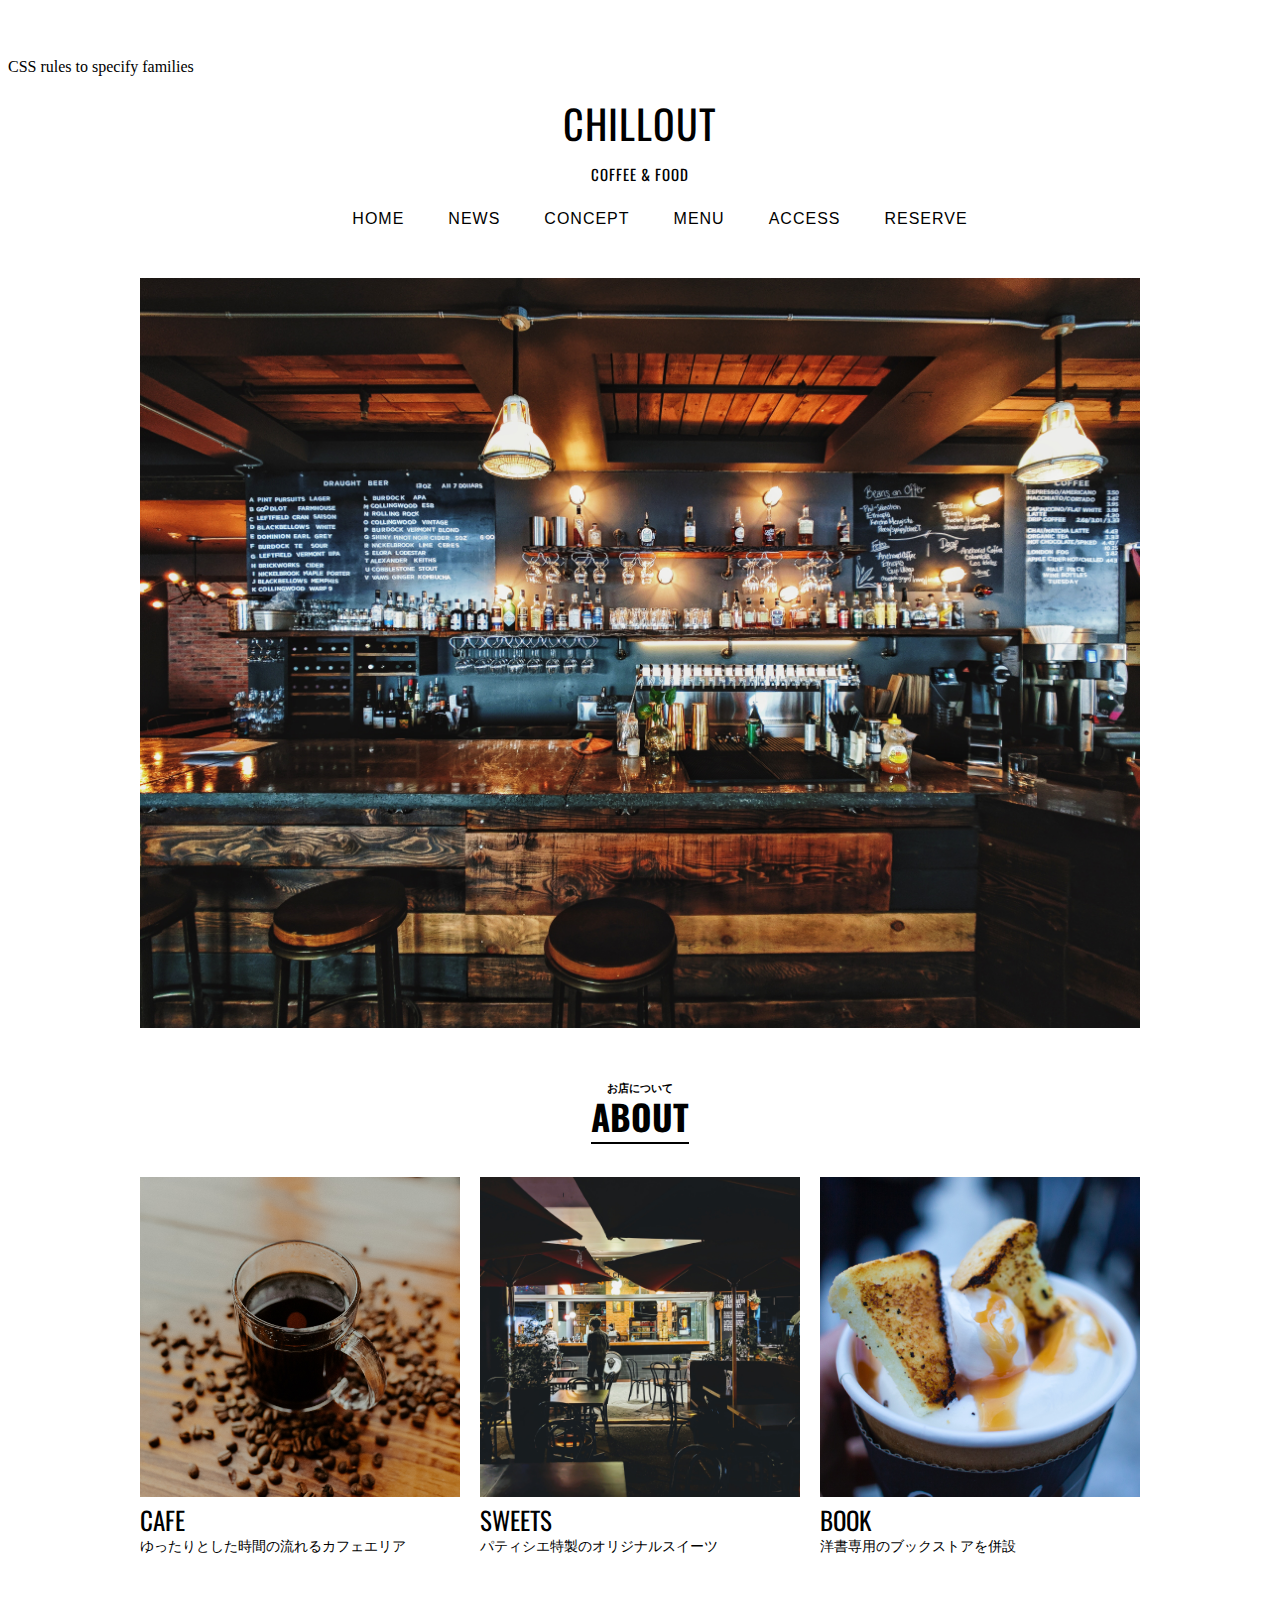
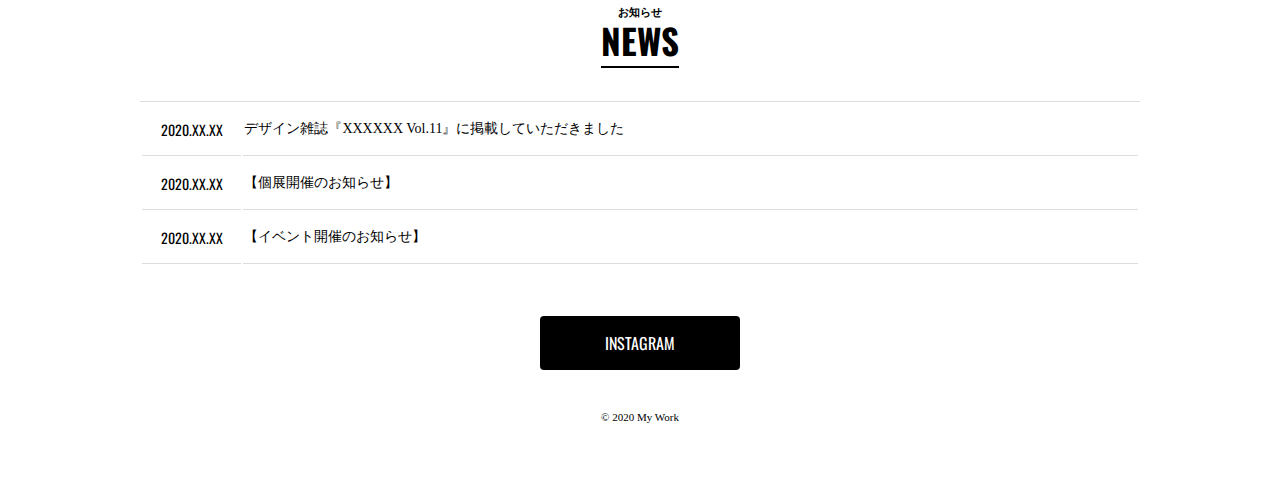
==== practice1.html @ 2d1dbf0b "Add files via upload" ====
<!DOCTYPE html>
<html lang="jp">
<head>
  <meta charset="UTF-8">
  <meta name="discription" content="練習ページ">
  <title>CHILLOUT</title>
  <link rel="stylesheet" href="stylesheet.css">
  <link rel="preconnect" href="https://fonts.gstatic.com">
<link href="https://fonts.googleapis.com/css2?family=Oswald&display=swap" rel="stylesheet">
CSS rules to specify families
  <link href="https://use.fontawesome.com/releases/v5.6.1/css/all.css" rel="stylesheet">
</head>
<body>
  <h1>CHILLOUT<br> <span>COFFEE & FOOD</span> </h1>

  <ul class="globalnavi">
    <li>HOME</li>
    <li>NEWS</li>
    <li>CONCEPT</li>
    <li>MENU</li>
    <li>ACCESS</li>
    <li>RESERVE</li>
  </ul>

  <div class="mainimage">
    <img src="poto-top1.jpg" alt="#">
  </div>

  <div class="aboutsection">
      <h2 class="hstyle">お店について<br> <span>ABOUT</span>   </h2>
      <ul>
    <li>
      <img src="p2.jpg" alt="">
      <h3>CAFE</h3>
      <p>ゆったりとした時間の流れるカフェエリア</p>
    </li>
    <li>
      <img src="p5.jpg" alt="">
      <h3>SWEETS</h3>
      <p>パティシエ特製のオリジナルスイーツ</p>
    </li>
    <li>
      <img src="p4.jpg" alt="">
      <h3>BOOK</h3>
      <p>洋書専用のブックストアを併設</p>
    </li>
  </div>
  </ul>
  <div class="newssection">
    <h2 class="hstyle">お知らせ<br><span>NEWS</span></h2>
<table>
  <tr>
    <th>2020.XX.XX</th>
    <td>デザイン雑誌『XXXXXX Vol.11』に掲載していただきました</td>
  </tr>
  <tr>
    <th>2020.XX.XX</th>
    <td>【個展開催のお知らせ】</td>
  </tr>
  <tr>
    <th>2020.XX.XX</th>
    <td>【イベント開催のお知らせ】</td>
  </tr>
</table>
</div>


<div class="instagramBT">
  <a href="#">INSTAGRAM</a>
</div>

<div class="copyright">
  <p>© 2020 My Work</p>
</div>
</body>
</html>
---- stylesheet.css ----
/* ここからCSS */
body{
padding-top: 50px;
padding-bottom: 50px;

}
h1{
    font-family: 'Oswald', sans-serif;
    text-align: center;
    font-size: 40px;
    letter-spacing: 1px;
    font-weight: normal;
    line-height: 1;
}
h1 span{
    font-size: 15px;
}
.globalnavi{
    text-align: center;
    margin-bottom:50px ;
    
}
.globalnavi li{
    font-family: 'Oswalborderd', sans-serif;
    display: inline-block;
    margin-right: 40px;
    font-size: 16px;
    letter-spacing: 1px;
} 
.globalnavi li:last-child{
    margin-right:0 ;
}
.mainimage {
    width: 1000px;
    margin-right:auto;
    margin-left:auto;
    margin-bottom:50px ;
}
.mainimage img{
    width: 100%;
    height: auto;
}
.aboutsection,
.newssection {
    width: 1000px;
    margin-right:auto;
    margin-left:auto;
    margin-bottom: 50px;
}
.hstyle{
    font-family: 'Oswalborderd', sans-serif;
    font-size:11px;
    text-align: center;
    margin-bottom: 50px;
    margin-bottom: 40px;
    line-height: 1.2;
}
.hstyle span{
    font-family: 'Oswald', sans-serif;
    font-size: 35px;
    border-bottom: 2px solid #000000 ;

}
.aboutsection ul{
    overflow: hidden;
    padding: 0;
}
.aboutsection li{
    float: left;
    list-style: none;
    width: 32%;
    margin-right: 2%;
    
}
.aboutsection li:last-child{
    margin-right: 0;
}

.aboutsection li img{
    height: auto;
    width: 100%;
    height: auto;
}
.aboutsection h3{
    font-size: 25px;
    font-family: 'Oswald', sans-serif;
    font-weight: normal;
    margin: 0;
    letter-spacing: 1;
}
.aboutsection p{
    font-size: 14px;
    margin: 0;
    letter-spacing: 1;
}
.newssection table{
    width: 100%;
    border-top: 1px solid#dddddd;
}

.newssection th{
    font-family: 'Oswald', sans-serif;
    font-weight: normal;
    font-size: 14px;
    border-bottom:1px solid #dddddd ;
    padding-bottom: 15px;
    padding-top: 15px;
    width: 10%;
}
.newssection td{
    font-size: 14px;
    border-bottom:1px solid #dddddd ;
    padding-bottom: 15px;
    padding-top: 15px;
    width: 90%;
}
.instagramBT {
    width: 200px;
    margin-right: auto;
    margin-left: auto;
    padding-bottom: 30px;
}
.instagramBT a{
    background-color: #000000;
    color: #ffffff;
    display: block;
    text-align: center;
    padding: 15px 0 15px 0;
    text-decoration: none;
    border-radius: 4px;
    font-family: 'Oswald', sans-serif;
    font-weight: normal;
}
.copyright{
    font-size: 11px;
    text-align: center;
}
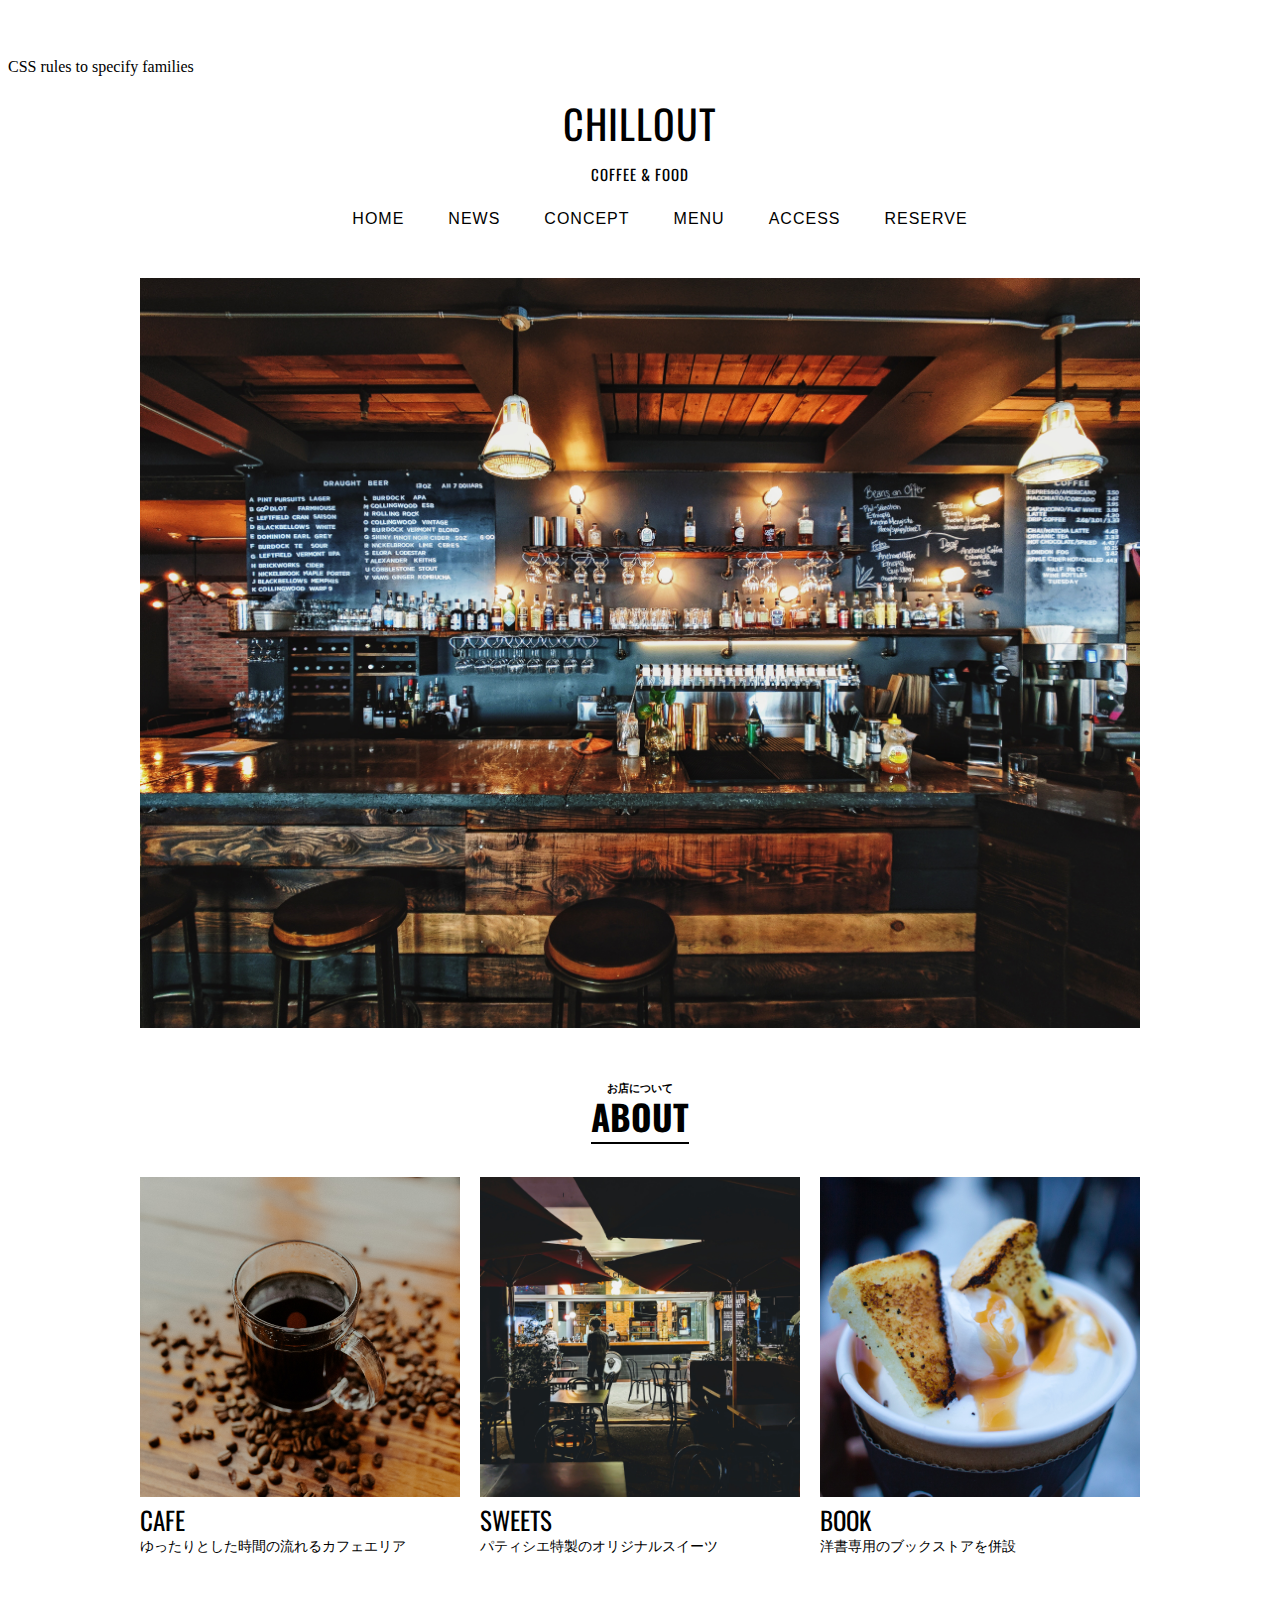
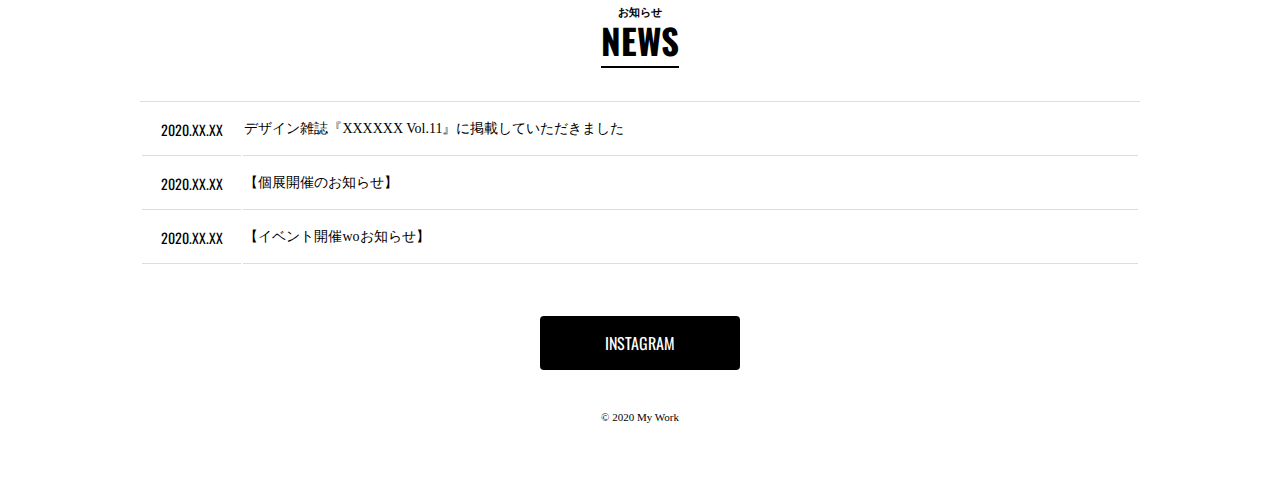
==== commit fa894b71: "Update practice1.html" ====
--- a/practice1.html
+++ b/practice1.html
@@ -59,7 +59,7 @@
   </tr>
   <tr>
     <th>2020.XX.XX</th>
-    <td>【イベント開催のお知らせ】</td>
+    <td>【イベント開催woお知らせ】</td>
   </tr>
 </table>
 </div>
@@ -74,4 +74,4 @@
 </div>
 </body>
 </html>
- + 
